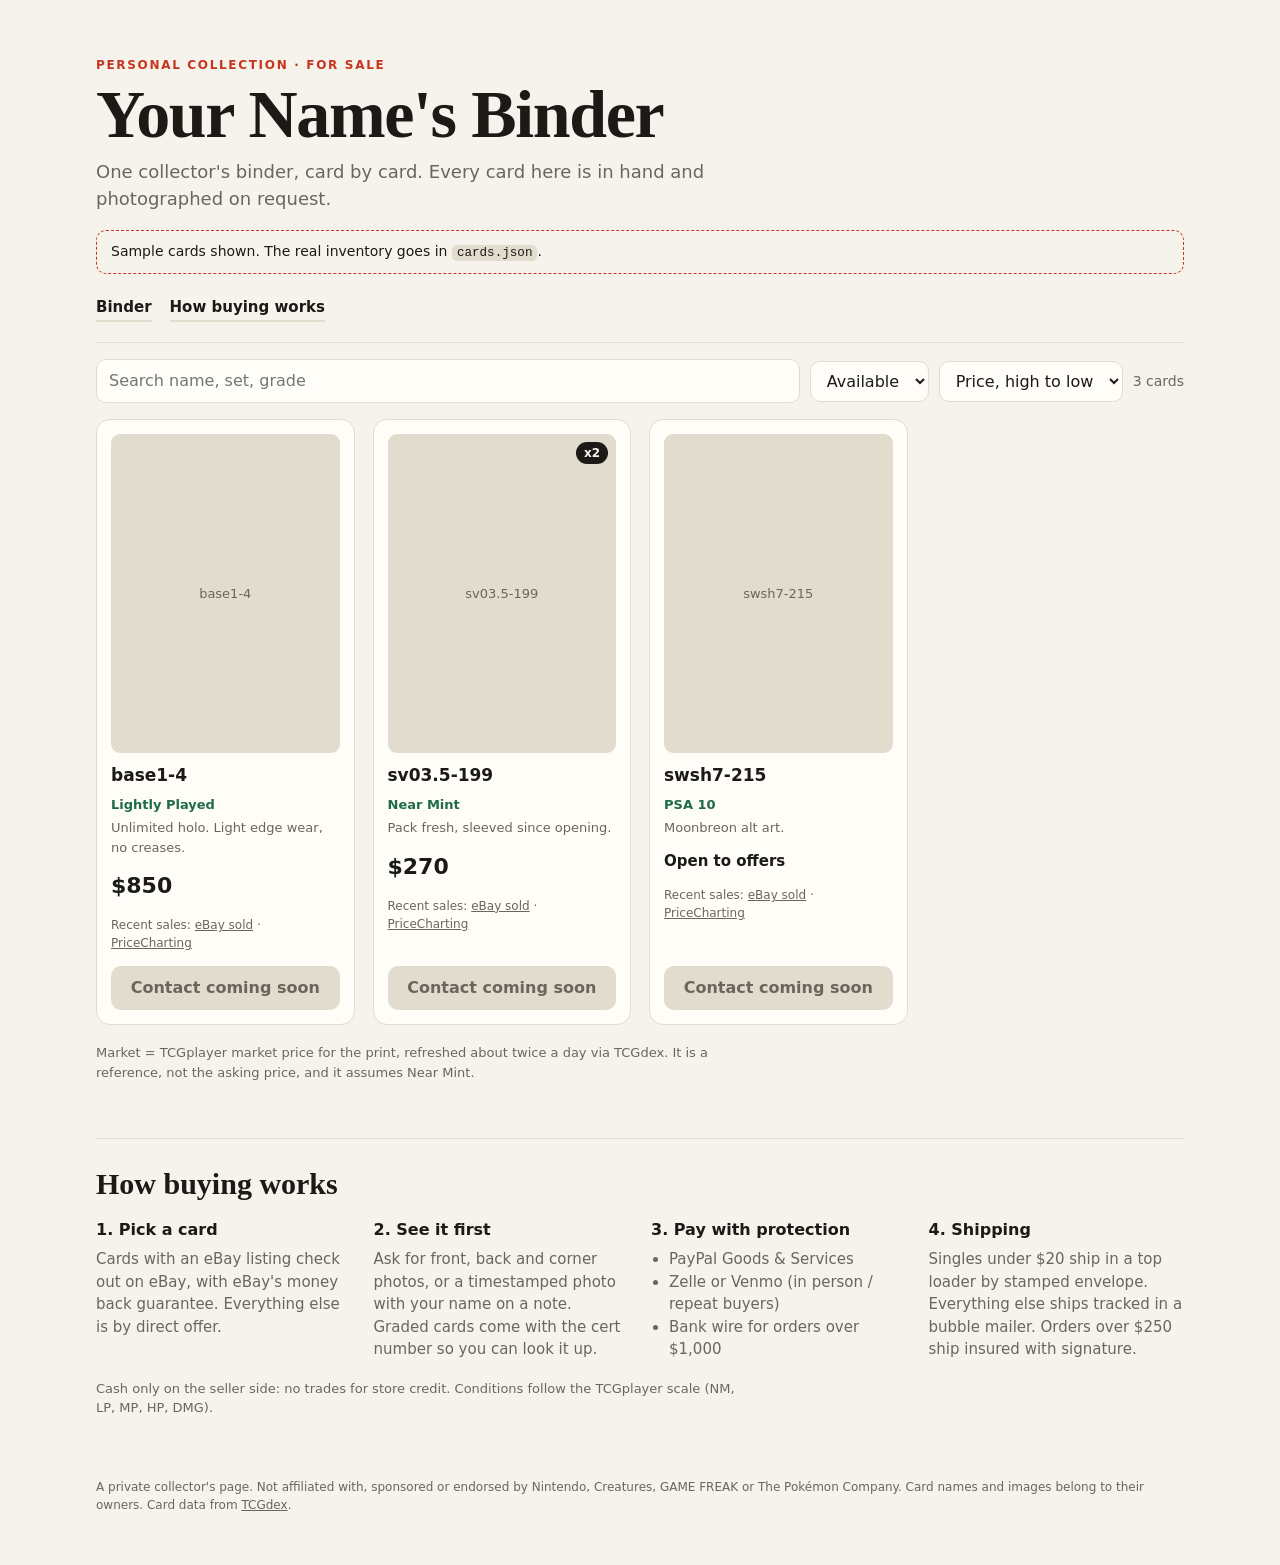
==== index.html @ 191ba86c "feat: binder page for a personal pokemon card collection a storefront window, not a store: shows wha" ====
<!doctype html>
<html lang="en">
<head>
  <meta charset="utf-8">
  <meta name="viewport" content="width=device-width, initial-scale=1">
  <title>The Binder</title>
  <meta name="description" content="A personal Pokemon card collection for sale. Real cards, real photos on request, checkout through eBay or direct offer.">
  <link rel="stylesheet" href="style.css">
</head>
<body>
  <header class="top">
    <p class="eyebrow">Personal collection · for sale</p>
    <h1 id="owner">The Binder</h1>
    <p id="tagline" class="lede"></p>
    <p id="sample" class="banner" hidden>Sample cards shown. The real inventory goes in <code>cards.json</code>.</p>
    <nav>
      <a href="#binder">Binder</a>
      <a href="#how">How buying works</a>
      <a id="ebay" href="#" target="_blank" rel="noopener" hidden>eBay feedback</a>
    </nav>
  </header>

  <main>
    <section id="binder">
      <div class="tools">
        <input id="q" type="search" placeholder="Search name, set, grade" aria-label="Search cards">
        <select id="show" aria-label="Show">
          <option value="available">Available</option>
          <option value="sold">Sold</option>
          <option value="all">All</option>
        </select>
        <select id="sort" aria-label="Sort">
          <option value="price">Price, high to low</option>
          <option value="name">Name</option>
        </select>
        <span id="count"></span>
      </div>
      <div id="grid" class="grid"><p class="empty">Loading the binder…</p></div>
      <p class="fine">Market = TCGplayer market price for the print, refreshed about twice a day via TCGdex. It is a reference, not the asking price, and it assumes Near Mint.</p>
    </section>

    <section id="how" class="how">
      <h2>How buying works</h2>
      <div class="cols">
        <div>
          <h3>1. Pick a card</h3>
          <p>Cards with an eBay listing check out on eBay, with eBay's money back guarantee. Everything else is by direct offer.</p>
        </div>
        <div>
          <h3>2. See it first</h3>
          <p>Ask for front, back and corner photos, or a timestamped photo with your name on a note. Graded cards come with the cert number so you can look it up.</p>
        </div>
        <div>
          <h3>3. Pay with protection</h3>
          <ul id="payments"></ul>
        </div>
        <div>
          <h3>4. Shipping</h3>
          <p id="shipping"></p>
        </div>
      </div>
      <p class="fine">Cash only on the seller side: no trades for store credit. Conditions follow the TCGplayer scale (NM, LP, MP, HP, DMG).</p>
    </section>
  </main>

  <footer>
    <p>A private collector's page. Not affiliated with, sponsored or endorsed by Nintendo, Creatures, GAME FREAK or The Pokémon Company. Card names and images belong to their owners. Card data from <a href="https://tcgdex.dev" target="_blank" rel="noopener">TCGdex</a>.</p>
  </footer>

  <script src="core.js"></script>
  <script src="app.js"></script>
</body>
</html>
---- style.css ----
:root {
  --bg: #f6f3ec;
  --panel: #fffdf8;
  --ink: #1b1a17;
  --muted: #6b665c;
  --line: #e2dccf;
  --accent: #c8351f;
  --accent-ink: #fff;
  --good: #1f6b45;
  --radius: 14px;
  color-scheme: light dark;
}
@media (prefers-color-scheme: dark) {
  :root {
    --bg: #14130f;
    --panel: #1d1b16;
    --ink: #f1ede2;
    --muted: #a39c8c;
    --line: #322e25;
    --accent: #ef5a41;
    --accent-ink: #14130f;
    --good: #6fd0a0;
  }
}
* { box-sizing: border-box; }
body {
  margin: 0;
  background: var(--bg);
  color: var(--ink);
  font: 16px/1.5 ui-sans-serif, system-ui, -apple-system, "Segoe UI", sans-serif;
}
a { color: inherit; }
code { font-size: .9em; background: var(--line); padding: 1px 5px; border-radius: 5px; }
.top, main, footer { max-width: 1120px; margin: 0 auto; padding: 0 16px; }
.top { padding-top: 56px; padding-bottom: 20px; }
.eyebrow { margin: 0; font-size: 12px; letter-spacing: .14em; text-transform: uppercase; color: var(--accent); font-weight: 700; }
h1 { margin: 6px 0 10px; font: 800 clamp(36px, 7vw, 68px)/1 ui-serif, Georgia, serif; letter-spacing: -.02em; }
.lede { margin: 0; max-width: 56ch; color: var(--muted); font-size: 18px; }
.banner { margin: 18px 0 0; padding: 10px 14px; border: 1px dashed var(--accent); border-radius: 10px; font-size: 14px; }
nav { display: flex; flex-wrap: wrap; gap: 18px; margin-top: 22px; font-weight: 600; font-size: 15px; }
nav a { text-decoration: none; border-bottom: 2px solid var(--line); padding-bottom: 2px; }
nav a:hover { border-color: var(--accent); }

.tools { display: flex; flex-wrap: wrap; gap: 10px; align-items: center; padding: 16px 0; border-top: 1px solid var(--line); }
.tools input, .tools select {
  font: inherit; color: var(--ink); background: var(--panel);
  border: 1px solid var(--line); border-radius: 10px; padding: 9px 12px; min-width: 0;
}
.tools input { flex: 1 1 220px; }
#count { margin-left: auto; color: var(--muted); font-size: 14px; }

.grid { display: grid; grid-template-columns: repeat(auto-fill, minmax(210px, 1fr)); gap: 18px; }
.card {
  display: flex; flex-direction: column; gap: 4px;
  background: var(--panel); border: 1px solid var(--line); border-radius: var(--radius); padding: 14px;
}
.art { position: relative; margin-bottom: 8px; }
.art img, .noimg { display: block; width: 100%; height: auto; aspect-ratio: 245 / 342; border-radius: 9px; }
.noimg { display: grid; place-items: center; background: var(--line); color: var(--muted); font-size: 13px; }
.card:not(.sold) .art img { transition: transform .18s ease; }
.card:not(.sold):hover .art img { transform: translateY(-4px) rotate(-1deg); }
.qty { position: absolute; top: 8px; right: 8px; background: var(--ink); color: var(--bg); font-size: 12px; font-weight: 700; padding: 2px 8px; border-radius: 99px; }
.card h3 { margin: 0; font-size: 17px; line-height: 1.25; }
.meta, .cond, .note { margin: 0; font-size: 13px; color: var(--muted); }
.cond { color: var(--good); font-weight: 700; }
.prices { margin: 8px 0 10px; display: flex; align-items: baseline; justify-content: space-between; gap: 8px; flex-wrap: wrap; }
.ask { font-size: 22px; font-weight: 800; font-variant-numeric: tabular-nums; }
.ask.open { font-size: 15px; }
.market { font-size: 12px; color: var(--muted); font-variant-numeric: tabular-nums; }
.sales { margin: 0 0 10px; font-size: 12px; color: var(--muted); }
.btn {
  margin-top: auto; display: block; text-align: center; text-decoration: none;
  background: var(--accent); color: var(--accent-ink); font-weight: 700; padding: 10px; border-radius: 10px;
}
.btn.off { background: var(--line); color: var(--muted); }
.sold .art img { filter: grayscale(1); opacity: .55; }
.empty { color: var(--muted); grid-column: 1 / -1; }
.fine { color: var(--muted); font-size: 13px; margin: 18px 0 0; max-width: 80ch; }

.how { margin-top: 56px; padding-top: 28px; border-top: 1px solid var(--line); }
h2 { font: 800 30px/1.1 ui-serif, Georgia, serif; margin: 0 0 18px; }
.cols { display: grid; grid-template-columns: repeat(auto-fit, minmax(220px, 1fr)); gap: 22px; }
.cols h3 { margin: 0 0 6px; font-size: 16px; }
.cols p, .cols ul { margin: 0; color: var(--muted); font-size: 15px; }
.cols ul { padding-left: 18px; }

footer { padding-top: 48px; padding-bottom: 40px; color: var(--muted); font-size: 12px; }

/* seller.html */
.table-wrap { overflow-x: auto; }
table { width: 100%; border-collapse: collapse; font-variant-numeric: tabular-nums; }
th, td { text-align: left; padding: 10px 12px; border-bottom: 1px solid var(--line); font-size: 15px; white-space: nowrap; }
th { font-size: 12px; letter-spacing: .08em; text-transform: uppercase; color: var(--muted); }
td.num, th.num { text-align: right; }
tr.best td { font-weight: 800; color: var(--good); }
.total { font: 800 44px/1 ui-serif, Georgia, serif; margin: 8px 0 4px; }
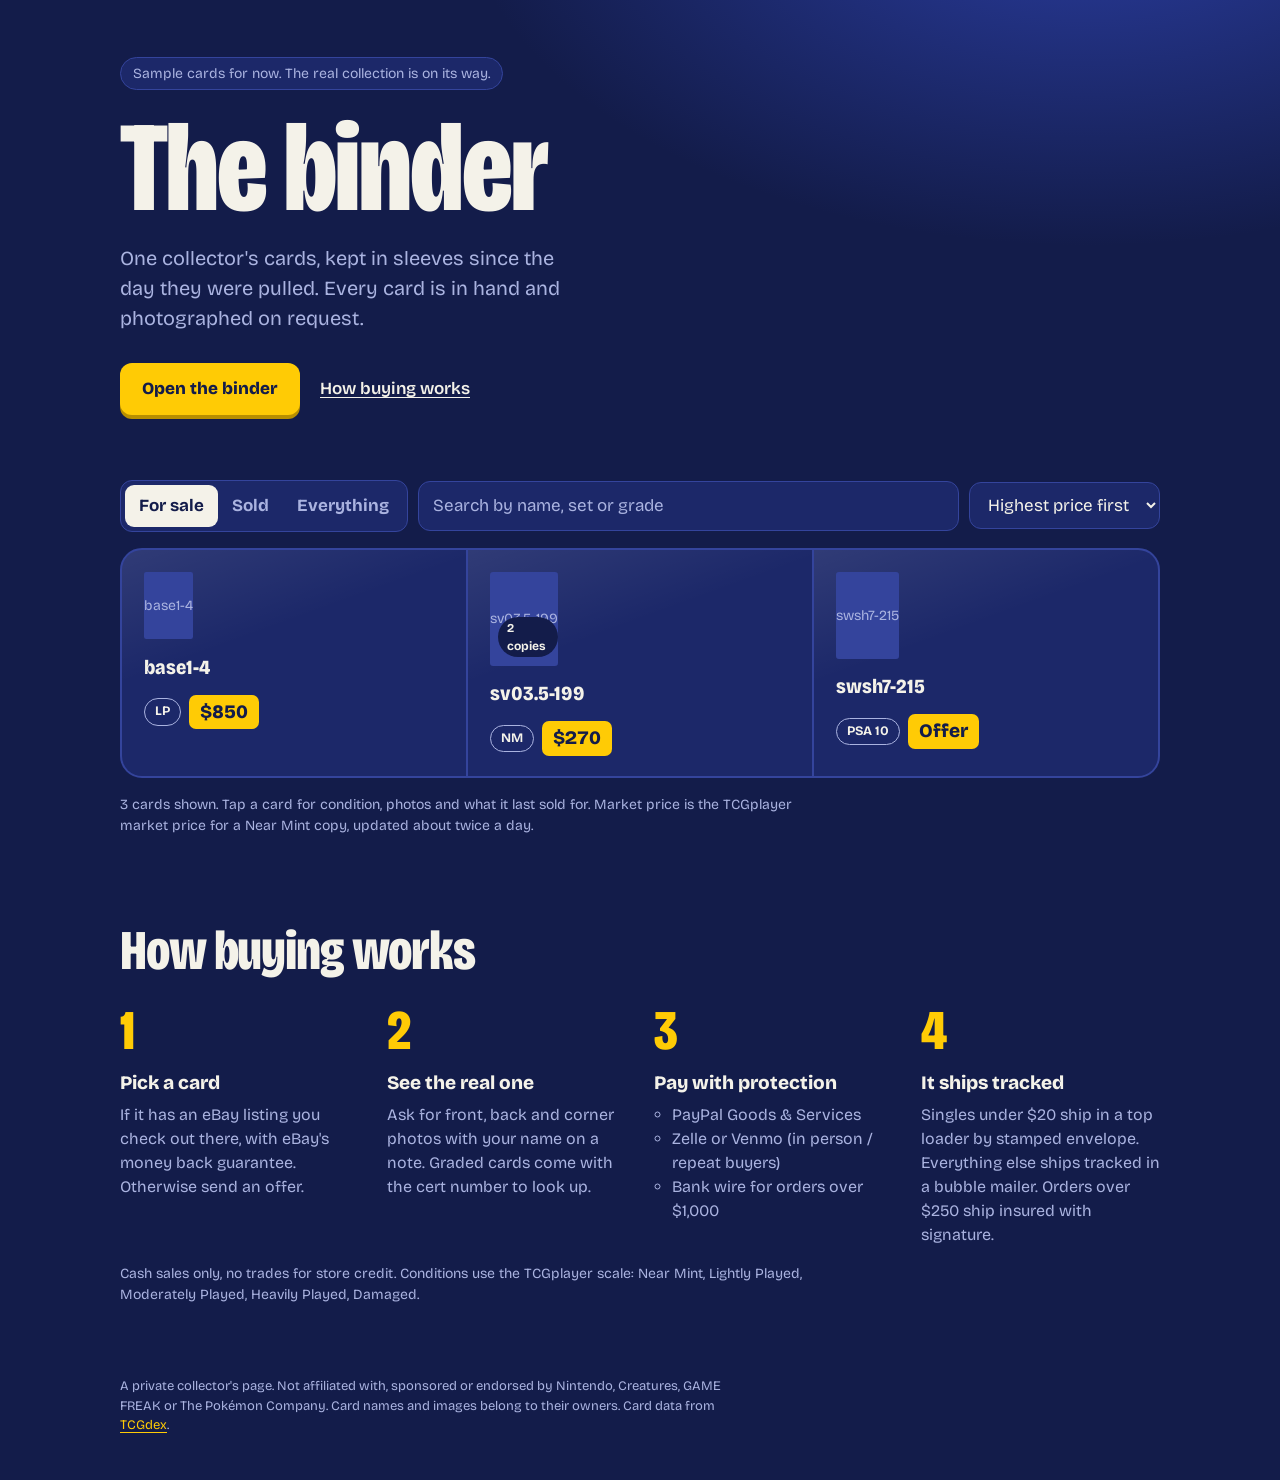
==== commit 493e7c10: "redesign: binder sheet on card-back blue, foil cards, detail view first pass was a beige template wi" ====
--- a/index.html
+++ b/index.html
@@ -3,63 +3,68 @@
 <head>
   <meta charset="utf-8">
   <meta name="viewport" content="width=device-width, initial-scale=1">
-  <title>The Binder</title>
-  <meta name="description" content="A personal Pokemon card collection for sale. Real cards, real photos on request, checkout through eBay or direct offer.">
+  <title>The binder</title>
+  <meta name="description" content="A personal Pokemon card collection for sale. Real cards, photos on request, checkout through eBay or direct offer.">
+  <meta name="theme-color" content="#131c4a">
+  <link rel="preconnect" href="https://fonts.googleapis.com">
+  <link rel="preconnect" href="https://fonts.gstatic.com" crossorigin>
+  <link href="https://fonts.googleapis.com/css2?family=Bricolage+Grotesque:opsz,wdth,wght@12..96,75..100,200..800&display=swap" rel="stylesheet">
   <link rel="stylesheet" href="style.css">
 </head>
 <body>
-  <header class="top">
-    <p class="eyebrow">Personal collection · for sale</p>
-    <h1 id="owner">The Binder</h1>
-    <p id="tagline" class="lede"></p>
-    <p id="sample" class="banner" hidden>Sample cards shown. The real inventory goes in <code>cards.json</code>.</p>
-    <nav>
-      <a href="#binder">Binder</a>
-      <a href="#how">How buying works</a>
-      <a id="ebay" href="#" target="_blank" rel="noopener" hidden>eBay feedback</a>
-    </nav>
+  <header class="hero">
+    <div class="hero-text">
+      <p id="sample" class="sample" hidden>Sample cards for now. The real collection is on its way.</p>
+      <h1 id="owner">The binder</h1>
+      <p id="tagline" class="lede"></p>
+      <p class="hero-links">
+        <a class="btn" href="#binder">Open the binder</a>
+        <a class="quiet" href="#how">How buying works</a>
+        <a class="quiet" id="ebay" href="#" target="_blank" rel="noopener" hidden>eBay feedback</a>
+      </p>
+    </div>
+    <div id="fan" class="fan" aria-label="Most valuable cards in the binder"></div>
   </header>
 
   <main>
-    <section id="binder">
+    <section id="binder" class="binder">
       <div class="tools">
-        <input id="q" type="search" placeholder="Search name, set, grade" aria-label="Search cards">
-        <select id="show" aria-label="Show">
-          <option value="available">Available</option>
-          <option value="sold">Sold</option>
-          <option value="all">All</option>
+        <div class="seg" role="group" aria-label="Show">
+          <button type="button" data-show="available" aria-pressed="true">For sale</button>
+          <button type="button" data-show="sold" aria-pressed="false">Sold</button>
+          <button type="button" data-show="all" aria-pressed="false">Everything</button>
+        </div>
+        <input id="q" type="search" placeholder="Search by name, set or grade" aria-label="Search cards">
+        <select id="sort" aria-label="Sort">
+          <option value="price">Highest price first</option>
+          <option value="name">A to Z</option>
         </select>
-        <select id="sort" aria-label="Sort">
-          <option value="price">Price, high to low</option>
-          <option value="name">Name</option>
-        </select>
-        <span id="count"></span>
       </div>
-      <div id="grid" class="grid"><p class="empty">Loading the binder…</p></div>
-      <p class="fine">Market = TCGplayer market price for the print, refreshed about twice a day via TCGdex. It is a reference, not the asking price, and it assumes Near Mint.</p>
+      <div id="grid" class="sheet"><p class="empty">Opening the binder…</p></div>
+      <p class="fine"><span id="count"></span> Tap a card for condition, photos and what it last sold for. Market price is the TCGplayer market price for a Near Mint copy, updated about twice a day.</p>
     </section>
 
     <section id="how" class="how">
       <h2>How buying works</h2>
-      <div class="cols">
-        <div>
-          <h3>1. Pick a card</h3>
-          <p>Cards with an eBay listing check out on eBay, with eBay's money back guarantee. Everything else is by direct offer.</p>
-        </div>
-        <div>
-          <h3>2. See it first</h3>
-          <p>Ask for front, back and corner photos, or a timestamped photo with your name on a note. Graded cards come with the cert number so you can look it up.</p>
-        </div>
-        <div>
-          <h3>3. Pay with protection</h3>
+      <ol class="steps">
+        <li>
+          <h3>Pick a card</h3>
+          <p>If it has an eBay listing you check out there, with eBay's money back guarantee. Otherwise send an offer.</p>
+        </li>
+        <li>
+          <h3>See the real one</h3>
+          <p>Ask for front, back and corner photos with your name on a note. Graded cards come with the cert number to look up.</p>
+        </li>
+        <li>
+          <h3>Pay with protection</h3>
           <ul id="payments"></ul>
-        </div>
-        <div>
-          <h3>4. Shipping</h3>
+        </li>
+        <li>
+          <h3>It ships tracked</h3>
           <p id="shipping"></p>
-        </div>
-      </div>
-      <p class="fine">Cash only on the seller side: no trades for store credit. Conditions follow the TCGplayer scale (NM, LP, MP, HP, DMG).</p>
+        </li>
+      </ol>
+      <p class="fine">Cash sales only, no trades for store credit. Conditions use the TCGplayer scale: Near Mint, Lightly Played, Moderately Played, Heavily Played, Damaged.</p>
     </section>
   </main>
 
@@ -67,6 +72,23 @@
     <p>A private collector's page. Not affiliated with, sponsored or endorsed by Nintendo, Creatures, GAME FREAK or The Pokémon Company. Card names and images belong to their owners. Card data from <a href="https://tcgdex.dev" target="_blank" rel="noopener">TCGdex</a>.</p>
   </footer>
 
+  <dialog id="detail" aria-labelledby="d-name">
+    <button type="button" class="close" id="d-close" aria-label="Close">Close</button>
+    <div class="detail">
+      <div class="detail-art"><div class="holo big" id="d-art"></div></div>
+      <div class="detail-info">
+        <h2 id="d-name"></h2>
+        <p id="d-meta" class="meta"></p>
+        <p id="d-cond" class="chip"></p>
+        <p id="d-note" class="note"></p>
+        <p class="ask-row"><span id="d-ask" class="sticker big"></span><span id="d-market" class="market"></span></p>
+        <div id="d-action"></div>
+        <p class="sold-label">See what it actually sells for</p>
+        <p id="d-sales" class="sales"></p>
+      </div>
+    </div>
+  </dialog>
+
   <script src="core.js"></script>
   <script src="app.js"></script>
 </body>
--- a/style.css
+++ b/style.css
@@ -1,96 +1,186 @@
+/* Palette comes off the cards themselves: card-back blue, border yellow. */
 :root {
-  --bg: #f6f3ec;
-  --panel: #fffdf8;
-  --ink: #1b1a17;
-  --muted: #6b665c;
-  --line: #e2dccf;
-  --accent: #c8351f;
-  --accent-ink: #fff;
-  --good: #1f6b45;
-  --radius: 14px;
-  color-scheme: light dark;
-}
-@media (prefers-color-scheme: dark) {
-  :root {
-    --bg: #14130f;
-    --panel: #1d1b16;
-    --ink: #f1ede2;
-    --muted: #a39c8c;
-    --line: #322e25;
-    --accent: #ef5a41;
-    --accent-ink: #14130f;
-    --good: #6fd0a0;
-  }
+  --back: #131c4a;
+  --sheet: #1c2869;
+  --seam: #34449c;
+  --paper: #f4f2e9;
+  --soft: #aab3e0;
+  --yellow: #ffcb05;
+  --red: #ff4b33;
+  --font: "Bricolage Grotesque", "Gill Sans", "Trebuchet MS", system-ui, sans-serif;
+  color-scheme: dark;
 }
 * { box-sizing: border-box; }
+html { scroll-behavior: smooth; }
 body {
   margin: 0;
-  background: var(--bg);
-  color: var(--ink);
-  font: 16px/1.5 ui-sans-serif, system-ui, -apple-system, "Segoe UI", sans-serif;
+  background: var(--back) radial-gradient(900px 520px at 85% -8%, #2b3ea3 0%, transparent 70%) no-repeat;
+  color: var(--paper);
+  font: 400 17px/1.5 var(--font);
+  font-variation-settings: "wdth" 100;
 }
-a { color: inherit; }
-code { font-size: .9em; background: var(--line); padding: 1px 5px; border-radius: 5px; }
-.top, main, footer { max-width: 1120px; margin: 0 auto; padding: 0 16px; }
-.top { padding-top: 56px; padding-bottom: 20px; }
-.eyebrow { margin: 0; font-size: 12px; letter-spacing: .14em; text-transform: uppercase; color: var(--accent); font-weight: 700; }
-h1 { margin: 6px 0 10px; font: 800 clamp(36px, 7vw, 68px)/1 ui-serif, Georgia, serif; letter-spacing: -.02em; }
-.lede { margin: 0; max-width: 56ch; color: var(--muted); font-size: 18px; }
-.banner { margin: 18px 0 0; padding: 10px 14px; border: 1px dashed var(--accent); border-radius: 10px; font-size: 14px; }
-nav { display: flex; flex-wrap: wrap; gap: 18px; margin-top: 22px; font-weight: 600; font-size: 15px; }
-nav a { text-decoration: none; border-bottom: 2px solid var(--line); padding-bottom: 2px; }
-nav a:hover { border-color: var(--accent); }
+a { color: var(--yellow); text-underline-offset: 3px; }
+:focus-visible { outline: 3px solid var(--yellow); outline-offset: 3px; border-radius: 6px; }
+button, input, select { font: inherit; color: inherit; }
+.hero, main, footer { max-width: 1080px; margin: 0 auto; padding-left: 20px; padding-right: 20px; }
 
-.tools { display: flex; flex-wrap: wrap; gap: 10px; align-items: center; padding: 16px 0; border-top: 1px solid var(--line); }
-.tools input, .tools select {
-  font: inherit; color: var(--ink); background: var(--panel);
-  border: 1px solid var(--line); border-radius: 10px; padding: 9px 12px; min-width: 0;
+/* Hero */
+.hero { display: grid; grid-template-columns: minmax(0, 1.05fr) minmax(0, .95fr); gap: 32px; align-items: center; padding-top: 56px; padding-bottom: 64px; }
+h1 {
+  margin: 0 0 18px;
+  font-weight: 800; font-variation-settings: "wdth" 75;
+  font-size: clamp(56px, 10.5vw, 128px); line-height: .88; letter-spacing: -.012em;
+  overflow-wrap: anywhere;
 }
-.tools input { flex: 1 1 220px; }
-#count { margin-left: auto; color: var(--muted); font-size: 14px; }
+.lede { margin: 0; max-width: 34ch; font-size: 20px; color: var(--soft); }
+.sample { display: inline-block; margin: 0 0 22px; padding: 5px 12px; border-radius: 99px; background: var(--sheet); border: 1px solid var(--seam); font-size: 14px; color: var(--soft); }
+.hero-links { display: flex; flex-wrap: wrap; align-items: center; gap: 20px; margin: 30px 0 0; }
+.quiet { color: var(--paper); font-weight: 600; }
+.btn {
+  display: inline-block; padding: 13px 22px; border-radius: 12px;
+  background: var(--yellow); color: var(--back); font-weight: 800; text-decoration: none;
+  box-shadow: 0 4px 0 #b88f00;
+}
+.btn:hover { transform: translateY(1px); box-shadow: 0 3px 0 #b88f00; }
+.btn:active { transform: translateY(4px); box-shadow: none; }
 
-.grid { display: grid; grid-template-columns: repeat(auto-fill, minmax(210px, 1fr)); gap: 18px; }
-.card {
-  display: flex; flex-direction: column; gap: 4px;
-  background: var(--panel); border: 1px solid var(--line); border-radius: var(--radius); padding: 14px;
+.fan { display: flex; justify-content: center; align-items: center; min-height: 360px; padding: 10px 0; }
+.fan-card { all: unset; cursor: pointer; width: 44%; max-width: 230px; margin: 0 -9%; filter: drop-shadow(0 18px 22px rgba(4, 8, 36, .55)); }
+.fan-card:nth-child(1) { transform: rotate(-11deg) translateY(18px); }
+.fan-card:nth-child(2) { z-index: 2; width: 50%; max-width: 262px; }
+.fan-card:nth-child(3) { transform: rotate(11deg) translateY(18px); }
+.fan-card:hover, .fan-card:focus-visible { z-index: 3; }
+
+/* Card art + foil */
+.holo {
+  position: relative; display: block; overflow: hidden;
+  aspect-ratio: 600 / 825; border-radius: 4.6% / 3.4%;
+  transform: perspective(800px) rotateX(var(--rx, 0deg)) rotateY(var(--ry, 0deg));
+  transition: transform .18s ease-out;
+  background: var(--seam);
 }
-.art { position: relative; margin-bottom: 8px; }
-.art img, .noimg { display: block; width: 100%; height: auto; aspect-ratio: 245 / 342; border-radius: 9px; }
-.noimg { display: grid; place-items: center; background: var(--line); color: var(--muted); font-size: 13px; }
-.card:not(.sold) .art img { transition: transform .18s ease; }
-.card:not(.sold):hover .art img { transform: translateY(-4px) rotate(-1deg); }
-.qty { position: absolute; top: 8px; right: 8px; background: var(--ink); color: var(--bg); font-size: 12px; font-weight: 700; padding: 2px 8px; border-radius: 99px; }
-.card h3 { margin: 0; font-size: 17px; line-height: 1.25; }
-.meta, .cond, .note { margin: 0; font-size: 13px; color: var(--muted); }
-.cond { color: var(--good); font-weight: 700; }
-.prices { margin: 8px 0 10px; display: flex; align-items: baseline; justify-content: space-between; gap: 8px; flex-wrap: wrap; }
-.ask { font-size: 22px; font-weight: 800; font-variant-numeric: tabular-nums; }
-.ask.open { font-size: 15px; }
-.market { font-size: 12px; color: var(--muted); font-variant-numeric: tabular-nums; }
-.sales { margin: 0 0 10px; font-size: 12px; color: var(--muted); }
-.btn {
-  margin-top: auto; display: block; text-align: center; text-decoration: none;
-  background: var(--accent); color: var(--accent-ink); font-weight: 700; padding: 10px; border-radius: 10px;
+.holo img { display: block; width: 100%; height: 100%; object-fit: cover; }
+.holo::after {
+  content: ""; position: absolute; inset: 0; pointer-events: none;
+  background:
+    radial-gradient(circle at var(--mx, 50%) var(--my, 50%), rgba(255, 255, 255, .7), transparent 42%),
+    linear-gradient(115deg, transparent 22%, #ff6ad5 36%, #6af3ff 50%, #f7ff7a 64%, transparent 78%);
+  background-size: 100% 100%, 260% 260%;
+  background-position: 0 0, var(--mx, 50%) var(--my, 50%);
+  mix-blend-mode: color-dodge;
+  opacity: calc(var(--glare, 0) * .42);
+  transition: opacity .25s;
 }
-.btn.off { background: var(--line); color: var(--muted); }
-.sold .art img { filter: grayscale(1); opacity: .55; }
-.empty { color: var(--muted); grid-column: 1 / -1; }
-.fine { color: var(--muted); font-size: 13px; margin: 18px 0 0; max-width: 80ch; }
+.noimg { display: grid; place-items: center; height: 100%; color: var(--soft); font-size: 14px; }
 
-.how { margin-top: 56px; padding-top: 28px; border-top: 1px solid var(--line); }
-h2 { font: 800 30px/1.1 ui-serif, Georgia, serif; margin: 0 0 18px; }
-.cols { display: grid; grid-template-columns: repeat(auto-fit, minmax(220px, 1fr)); gap: 22px; }
-.cols h3 { margin: 0 0 6px; font-size: 16px; }
-.cols p, .cols ul { margin: 0; color: var(--muted); font-size: 15px; }
-.cols ul { padding-left: 18px; }
+/* Binder sheet: pockets share seams like a 9-pocket page */
+.binder { scroll-margin-top: 16px; }
+.tools { display: flex; flex-wrap: wrap; gap: 10px; align-items: center; margin-bottom: 16px; }
+.seg { display: flex; background: var(--sheet); border: 1px solid var(--seam); border-radius: 12px; padding: 4px; }
+.seg button { border: 0; background: none; padding: 8px 14px; border-radius: 9px; font-weight: 700; color: var(--soft); cursor: pointer; }
+.seg button[aria-pressed="true"] { background: var(--paper); color: var(--back); }
+.tools input, .tools select { background: var(--sheet); border: 1px solid var(--seam); border-radius: 12px; padding: 11px 14px; min-width: 0; }
+.tools input { flex: 1 1 200px; }
+.tools input::placeholder { color: var(--soft); }
 
-footer { padding-top: 48px; padding-bottom: 40px; color: var(--muted); font-size: 12px; }
+.sheet {
+  display: grid; grid-template-columns: repeat(3, minmax(0, 1fr)); gap: 2px;
+  background: var(--seam); border: 2px solid var(--seam); border-radius: 22px; overflow: hidden;
+}
+.pocket {
+  display: flex; flex-direction: column; gap: 3px; text-align: left;
+  border: 0; margin: 0; padding: 22px 22px 20px; cursor: pointer;
+  background: var(--sheet) linear-gradient(160deg, rgba(255, 255, 255, .09), transparent 38%);
+}
+.pocket:hover:not(.blank) { background-color: #223079; }
+.pocket.blank { cursor: default; }
+.sleeve { position: relative; display: block; margin-bottom: 14px; }
+.blank .sleeve { aspect-ratio: 600 / 825; border-radius: 4.6% / 3.4%; border: 2px dashed var(--seam); }
+.pocket-name { font-size: 20px; font-weight: 800; line-height: 1.15; font-variation-settings: "wdth" 88; }
+.pocket-set { font-size: 14px; color: var(--soft); }
+.pocket-row { display: flex; flex-wrap: wrap; align-items: center; justify-content: space-between; gap: 8px; margin-top: 10px; }
+.chip { display: inline-block; margin: 0; padding: 3px 10px; border: 1.5px solid var(--soft); border-radius: 99px; font-size: 13px; font-weight: 700; color: var(--paper); white-space: nowrap; }
+.chip:empty { visibility: hidden; }
+.sticker {
+  display: inline-block; padding: 3px 11px; border-radius: 7px;
+  background: var(--yellow); color: var(--back);
+  font-weight: 800; font-size: 19px; font-variant-numeric: tabular-nums; white-space: nowrap;
+}
+.sticker.big { font-size: 34px; padding: 4px 16px; border-radius: 10px; }
+.qty { position: absolute; left: 8px; bottom: 8px; padding: 2px 9px; border-radius: 99px; background: var(--back); font-size: 12px; font-weight: 700; }
+.sold .holo img { filter: grayscale(.9) brightness(.55); }
+.sold .sticker { background: none; color: var(--soft); padding-right: 0; }
+.stamp {
+  position: absolute; top: 42%; left: 50%; transform: translate(-50%, -50%) rotate(-14deg);
+  padding: 2px 18px; border: 4px solid var(--red); border-radius: 8px; color: var(--red);
+  font-size: 34px; font-weight: 800; font-variation-settings: "wdth" 75; letter-spacing: .04em;
+}
+.empty { grid-column: 1 / -1; margin: 0; padding: 40px 24px; background: var(--sheet); color: var(--soft); }
+.fine { margin: 16px 0 0; max-width: 76ch; font-size: 14px; color: var(--soft); }
+
+/* How buying works: a real sequence, so it is numbered */
+.how { margin-top: 88px; }
+h2 { margin: 0 0 26px; font-weight: 800; font-variation-settings: "wdth" 75; font-size: clamp(36px, 5vw, 56px); line-height: .95; letter-spacing: -.02em; }
+.steps { list-style: none; margin: 0; padding: 0; display: grid; grid-template-columns: repeat(4, minmax(0, 1fr)); gap: 28px; counter-reset: step; }
+.steps > li { counter-increment: step; }
+.steps > li::before { content: counter(step); display: block; font-size: 56px; font-weight: 800; line-height: 1; color: var(--yellow); font-variation-settings: "wdth" 75; }
+.steps h3 { margin: 10px 0 6px; font-size: 19px; font-weight: 800; }
+.steps p, .steps ul { margin: 0; color: var(--soft); font-size: 16px; }
+.steps ul { padding-left: 18px; }
+
+footer { padding-top: 72px; padding-bottom: 44px; font-size: 13px; color: var(--soft); }
+footer p { max-width: 80ch; margin: 0; }
+
+/* Card detail */
+dialog {
+  width: min(880px, calc(100vw - 24px)); max-height: calc(100dvh - 24px); padding: 0; overflow: auto;
+  background: var(--sheet); color: var(--paper); border: 2px solid var(--seam); border-radius: 24px;
+}
+dialog::backdrop { background: rgba(8, 12, 44, .78); backdrop-filter: blur(6px); }
+.close { position: absolute; top: 14px; right: 14px; z-index: 2; border: 1px solid var(--seam); background: var(--back); border-radius: 99px; padding: 6px 14px; font-weight: 700; cursor: pointer; }
+.detail { display: grid; grid-template-columns: minmax(0, .9fr) minmax(0, 1.1fr); gap: 34px; padding: 34px; align-items: center; }
+.detail-art { filter: drop-shadow(0 20px 26px rgba(4, 8, 36, .6)); }
+.detail-info h2 { margin: 0 0 6px; padding-right: 70px; font-size: clamp(34px, 5vw, 52px); }
+.meta { margin: 0 0 14px; color: var(--soft); }
+.note { margin: 14px 0 0; color: var(--soft); }
+.ask-row { display: flex; flex-wrap: wrap; align-items: center; gap: 14px; margin: 22px 0; }
+.market { color: var(--soft); font-variant-numeric: tabular-nums; }
+.sold-label { margin: 28px 0 8px; font-size: 14px; font-weight: 700; }
+.sales { display: flex; flex-wrap: wrap; gap: 8px; margin: 0; font-size: 0; }
+.sales a { font-size: 14px; padding: 6px 12px; border: 1px solid var(--seam); border-radius: 99px; color: var(--paper); text-decoration: none; background: var(--back); }
+.sales a:hover { border-color: var(--yellow); }
 
 /* seller.html */
-.table-wrap { overflow-x: auto; }
+.plain { padding-top: 48px; padding-bottom: 28px; display: block; }
+.plain h1 { font-size: clamp(48px, 8vw, 96px); }
+.total { margin: 6px 0 4px; font-size: 64px; font-weight: 800; line-height: 1; color: var(--yellow); font-variation-settings: "wdth" 75; }
+.table-wrap { overflow-x: auto; margin-top: 18px; background: var(--sheet); border: 2px solid var(--seam); border-radius: 18px; }
 table { width: 100%; border-collapse: collapse; font-variant-numeric: tabular-nums; }
-th, td { text-align: left; padding: 10px 12px; border-bottom: 1px solid var(--line); font-size: 15px; white-space: nowrap; }
-th { font-size: 12px; letter-spacing: .08em; text-transform: uppercase; color: var(--muted); }
+th, td { text-align: left; padding: 12px 16px; border-bottom: 1px solid var(--seam); font-size: 16px; white-space: nowrap; }
+tr:last-child td { border-bottom: 0; }
+th { font-size: 14px; color: var(--soft); font-weight: 700; }
 td.num, th.num { text-align: right; }
-tr.best td { font-weight: 800; color: var(--good); }
-.total { font: 800 44px/1 ui-serif, Georgia, serif; margin: 8px 0 4px; }
+tr.best td { font-weight: 800; color: var(--yellow); }
+.gap { margin-top: 56px; }
+
+@media (max-width: 760px) {
+  .hero { grid-template-columns: 1fr; padding-top: 36px; padding-bottom: 44px; gap: 12px; }
+  .fan { min-height: 0; padding: 26px 0 18px; }
+  .sheet { grid-template-columns: repeat(2, minmax(0, 1fr)); border-radius: 18px; }
+  .pocket { padding: 12px 12px 14px; }
+  .pocket-name { font-size: 17px; }
+  .sticker { font-size: 16px; padding: 2px 8px; }
+  .chip { font-size: 12px; padding: 2px 8px; }
+  .stamp { font-size: 24px; border-width: 3px; }
+  .steps { grid-template-columns: 1fr 1fr; }
+  .detail { grid-template-columns: 1fr; padding: 56px 20px 24px; gap: 22px; }
+  .detail-art { max-width: 260px; margin: 0 auto; width: 100%; }
+  .detail-info h2 { padding-right: 0; }
+}
+@media (max-width: 420px) {
+  .steps { grid-template-columns: 1fr; }
+}
+@media (prefers-reduced-motion: reduce) {
+  html { scroll-behavior: auto; }
+  .holo, .holo::after, .btn { transition: none; }
+}
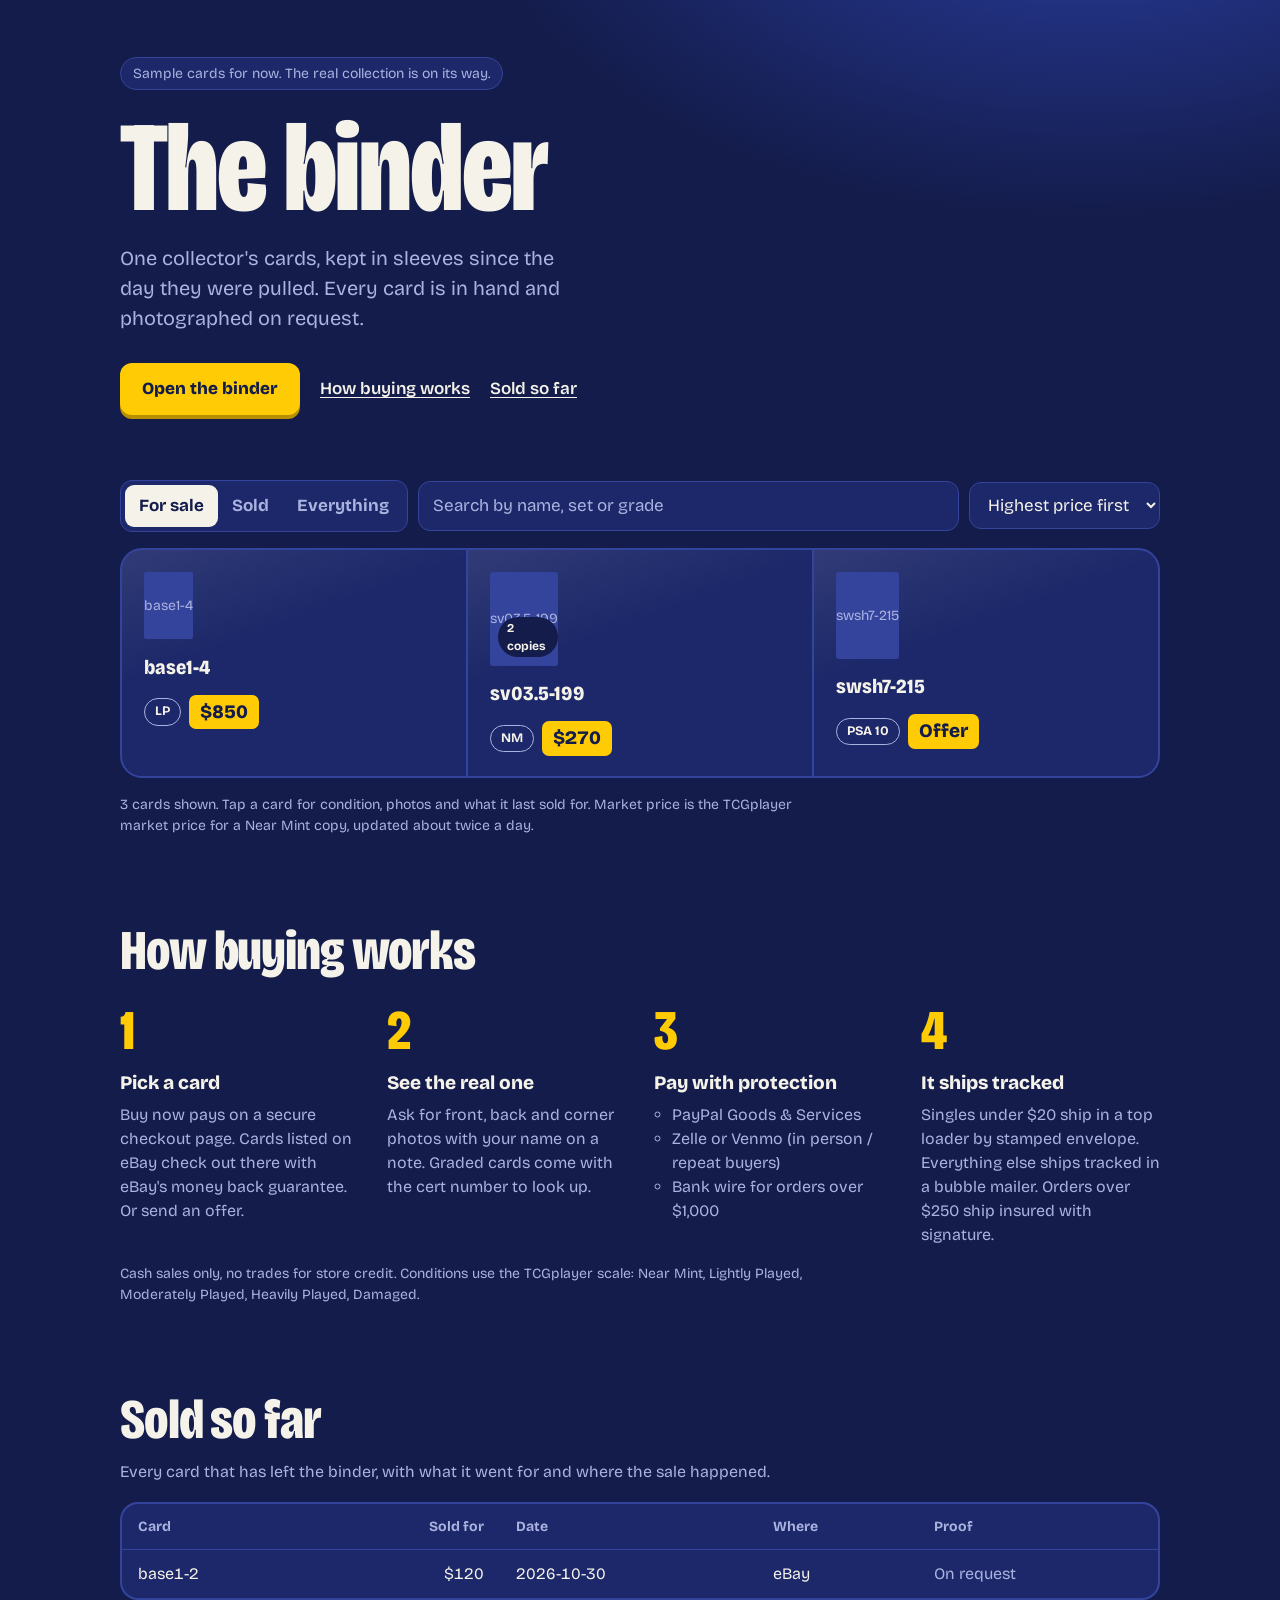
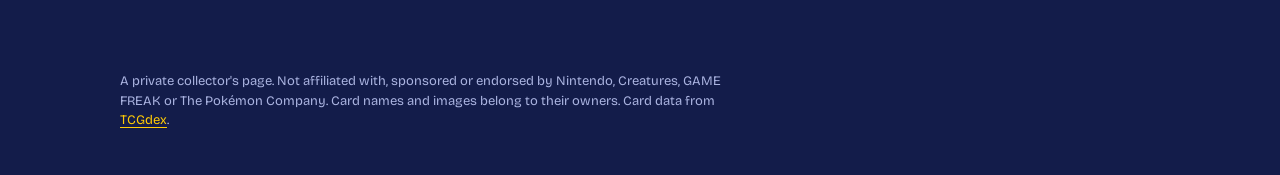
==== commit da125831: "feat: buy now via hosted payment links, sold ledger, home screen install people asked to pay on the " ====
--- a/index.html
+++ b/index.html
@@ -6,6 +6,13 @@
   <title>The binder</title>
   <meta name="description" content="A personal Pokemon card collection for sale. Real cards, photos on request, checkout through eBay or direct offer.">
   <meta name="theme-color" content="#131c4a">
+  <link rel="manifest" href="manifest.webmanifest">
+  <link rel="icon" href="icon.svg" type="image/svg+xml">
+  <link rel="apple-touch-icon" href="icon-180.png">
+  <meta name="apple-mobile-web-app-capable" content="yes">
+  <meta name="mobile-web-app-capable" content="yes">
+  <meta name="apple-mobile-web-app-status-bar-style" content="black-translucent">
+  <meta name="apple-mobile-web-app-title" content="Binder">
   <link rel="preconnect" href="https://fonts.googleapis.com">
   <link rel="preconnect" href="https://fonts.gstatic.com" crossorigin>
   <link href="https://fonts.googleapis.com/css2?family=Bricolage+Grotesque:opsz,wdth,wght@12..96,75..100,200..800&display=swap" rel="stylesheet">
@@ -20,6 +27,7 @@
       <p class="hero-links">
         <a class="btn" href="#binder">Open the binder</a>
         <a class="quiet" href="#how">How buying works</a>
+        <a class="quiet" href="#sold">Sold so far</a>
         <a class="quiet" id="ebay" href="#" target="_blank" rel="noopener" hidden>eBay feedback</a>
       </p>
     </div>
@@ -49,7 +57,7 @@
       <ol class="steps">
         <li>
           <h3>Pick a card</h3>
-          <p>If it has an eBay listing you check out there, with eBay's money back guarantee. Otherwise send an offer.</p>
+          <p>Buy now pays on a secure checkout page. Cards listed on eBay check out there with eBay's money back guarantee. Or send an offer.</p>
         </li>
         <li>
           <h3>See the real one</h3>
@@ -65,6 +73,17 @@
         </li>
       </ol>
       <p class="fine">Cash sales only, no trades for store credit. Conditions use the TCGplayer scale: Near Mint, Lightly Played, Moderately Played, Heavily Played, Damaged.</p>
+    </section>
+
+    <section id="sold" class="how" hidden>
+      <h2>Sold so far</h2>
+      <p class="fine lead">Every card that has left the binder, with what it went for and where the sale happened.</p>
+      <div class="table-wrap">
+        <table>
+          <thead><tr><th>Card</th><th class="num">Sold for</th><th>Date</th><th>Where</th><th>Proof</th></tr></thead>
+          <tbody id="receipts"></tbody>
+        </table>
+      </div>
     </section>
   </main>
 
--- a/style.css
+++ b/style.css
@@ -150,6 +150,11 @@
 .sales a { font-size: 14px; padding: 6px 12px; border: 1px solid var(--seam); border-radius: 99px; color: var(--paper); text-decoration: none; background: var(--back); }
 .sales a:hover { border-color: var(--yellow); }
 
+.actions { display: flex; flex-wrap: wrap; align-items: center; gap: 18px; margin: 0; }
+.dim { color: var(--soft); }
+.lead { margin: -12px 0 0; font-size: 16px; }
+body { padding-top: env(safe-area-inset-top); }
+
 /* seller.html */
 .plain { padding-top: 48px; padding-bottom: 28px; display: block; }
 .plain h1 { font-size: clamp(48px, 8vw, 96px); }
